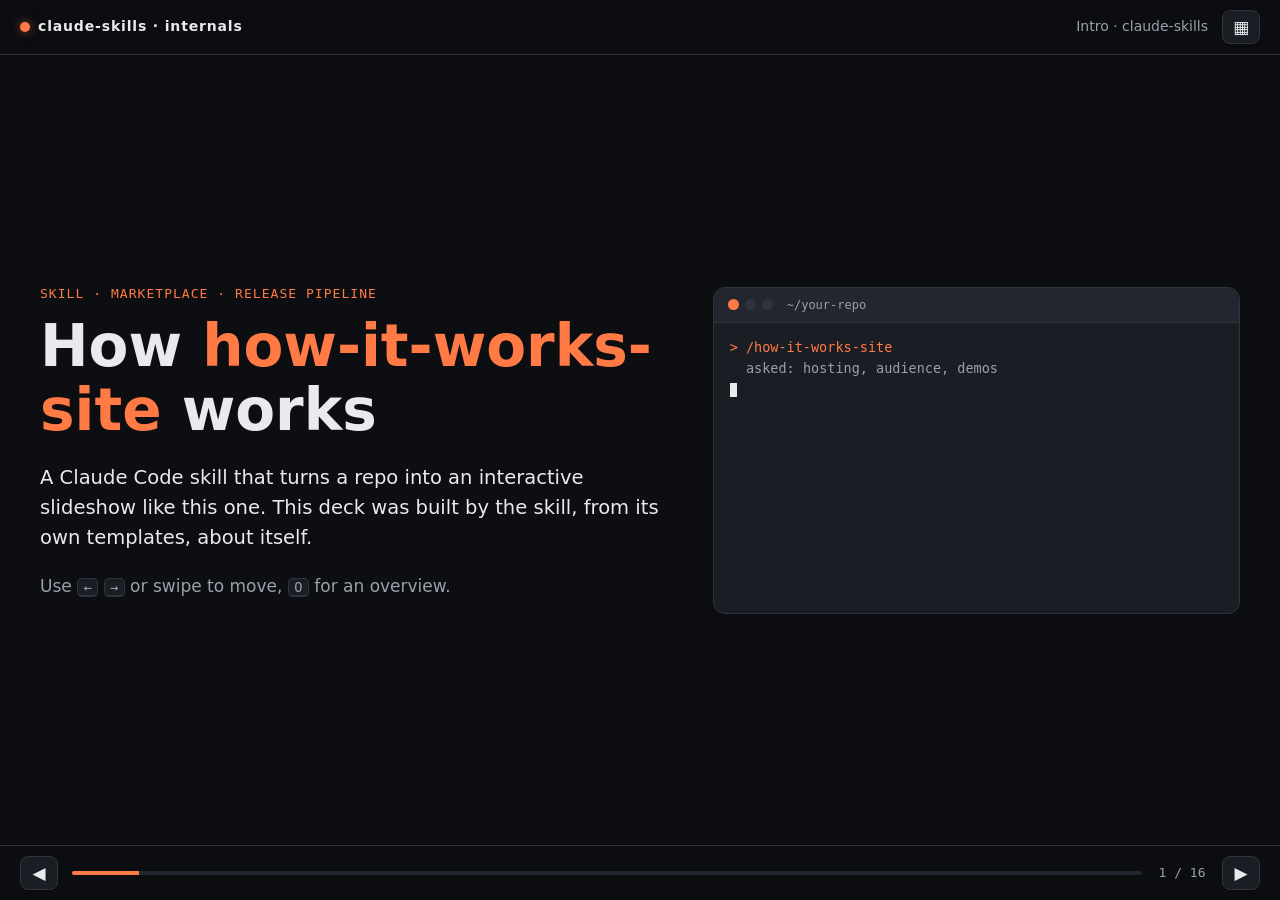
==== site/index.html @ b7d4b6e6 "docs: add interactive how-it-works site and Pages workflow 16-slide explainer of the how-it-works-si" ====
<!doctype html>
<html lang="en">
<head>
<meta charset="utf-8">
<meta name="viewport" content="width=device-width, initial-scale=1">
<title>claude-skills Internals</title>
<meta name="description" content="Interactive slideshow explaining how the how-it-works-site skill and the mveplus-skills plugin marketplace work.">
<link rel="stylesheet" href="deck.css">
<link rel="stylesheet" href="app.css">
</head>
<body data-deck-title="claude-skills Internals">

<header class="topbar">
  <a class="brand" href="#/title"><span class="brand-dot"></span>claude-skills · internals</a>
  <span class="chapter" id="chapter"></span>
  <button class="icon-btn" id="btn-overview" title="All slides (O)" aria-label="All slides">▦</button>
</header>

<main id="deck">

<!-- ============================ Intro ============================ -->
<section class="slide" id="title" data-chapter="Intro" data-title="claude-skills">
  <div class="hero">
    <div>
      <p class="kicker">Skill · Marketplace · Release pipeline</p>
      <h1>How <span class="accent">how-it-works-site</span> works</h1>
      <p class="lead">A Claude Code skill that turns a repo into an interactive slideshow like this one. This deck was built by the skill, from its own templates, about itself.</p>
      <p class="muted">Use <kbd>←</kbd> <kbd>→</kbd> or swipe to move, <kbd>O</kbd> for an overview.</p>
    </div>
    <div class="card term" aria-label="Files the skill creates">
      <div class="term-bar"><i></i><i></i><i></i><span>~/your-repo</span></div>
      <pre class="term-body" id="term"></pre>
    </div>
  </div>
</section>

<section class="slide" id="idea" data-chapter="Intro" data-title="The idea">
  <h2>The idea</h2>
  <div class="cols">
    <div>
      <p class="lead">A README tells you what a project does. It rarely shows <em>why</em> it is built that way, and it drifts away from the code over time.</p>
      <ul class="points">
        <li><b>Why first, code last.</b> Each deck starts with the problem, then the architecture, then one slide per component, with short real code excerpts.</li>
        <li><b>Demos run the real logic.</b> Simulations port the project's own functions (thresholds, ordering, integer maths), so playing with them teaches how the code behaves.</li>
        <li><b>The code wins.</b> Every number on a slide comes from the source. Where the docs say something else, the skill reports it instead of hiding it.</li>
        <li><b>Nothing to install.</b> Plain HTML, CSS and JS, no CDN, no build. It works offline and on any static host.</li>
      </ul>
    </div>
    <div class="card">
      <h3>README vs. how-it-works deck</h3>
      <table class="tbl">
        <tr><th></th><th>README</th><th>Deck</th></tr>
        <tr><td>Shows behaviour</td><td>Describes it</td><td>Runs it</td></tr>
        <tr><td>Explains design</td><td>Sometimes</td><td>On every slide</td></tr>
        <tr><td>Source of facts</td><td>Author's memory</td><td>The code</td></tr>
        <tr><td>Navigation</td><td>Scroll</td><td>Chapters, URL per slide</td></tr>
      </table>
      <p class="muted small">Reference deck: <a href="https://mveplus.github.io/onair-led-sign-firmware/">onair-led-sign-firmware</a>, 19 slides, 4 simulations.</p>
    </div>
  </div>
</section>

<section class="slide" id="output" data-chapter="Intro" data-title="What you get">
  <h2>What the skill adds to a repo</h2>
  <p class="sub">Click a file to see what it does.</p>
  <div class="cols wide-left">
    <svg viewBox="0 0 900 420" role="img" aria-label="Files added to the repository">
      <path class="edge" d="M450 92 L170 180"/>
      <path class="edge" d="M450 92 L450 180"/>
      <path class="edge" d="M450 92 L730 180"/>
      <path class="edge" d="M170 260 L170 320"/>
      <path class="edge" d="M450 260 L450 320"/>
      <g class="node pick" data-file="index"><rect x="330" y="20" width="240" height="72" rx="10"/><text x="450" y="52">site/index.html</text><text class="small" x="450" y="74">slides + page chrome</text></g>
      <g class="node pick" data-file="css"><rect x="50" y="180" width="240" height="80" rx="10"/><text x="170" y="214">site/deck.css</text><text class="small" x="170" y="238">theme tokens, layout</text></g>
      <g class="node pick" data-file="deck"><rect x="330" y="180" width="240" height="80" rx="10"/><text x="450" y="214">site/deck.js</text><text class="small" x="450" y="238">generic engine</text></g>
      <g class="node pick" data-file="app"><rect x="610" y="180" width="240" height="80" rx="10"/><text x="730" y="214">site/app.js</text><text class="small" x="730" y="238">this project's demos</text></g>
      <g class="node pick" data-file="img"><rect x="50" y="320" width="240" height="72" rx="10"/><text x="170" y="352">site/img/</text><text class="small" x="170" y="374">resized, EXIF stripped</text></g>
      <g class="node pick" data-file="ci"><rect x="330" y="320" width="240" height="72" rx="10"/><text x="450" y="352">pages workflow</text><text class="small" x="450" y="374">GitHub and/or GitLab</text></g>
      <g class="node pick" data-file="readme"><rect x="610" y="320" width="240" height="72" rx="10"/><text x="730" y="352">README.md</text><text class="small" x="730" y="374">+ link paragraph</text></g>
    </svg>
    <div class="card">
      <h3 id="file-name">Pick a file</h3>
      <p id="file-info" class="muted">Each box is something the skill writes. Only <code>app.js</code> and the slides are specific to your project; the rest is copied from the skill's templates.</p>
      <pre class="code" id="file-code"></pre>
    </div>
  </div>
</section>

<!-- ============================ The skill ============================ -->
<section class="slide" id="wiring" data-chapter="The skill" data-title="How a skill is wired">
  <h2>How a skill is wired</h2>
  <p class="sub">Three JSON/Markdown files take Claude Code from "add this marketplace" to "run this process". Click one.</p>
  <div class="cols wide-left">
    <svg viewBox="0 0 900 400" role="img" aria-label="Marketplace, plugin and skill files">
      <path class="edge" id="w-e1" d="M290 90 L330 90 Q350 90 350 110 L350 180 Q350 200 370 200 L410 200"/>
      <path class="edge" id="w-e2" d="M650 200 L690 200 Q710 200 710 220 L710 290 Q710 310 690 310 L650 310"/>
      <g class="node pick" data-w="market"><rect x="30" y="50" width="260" height="80" rx="10"/><text x="160" y="84">marketplace.json</text><text class="small" x="160" y="108">.claude-plugin/</text></g>
      <g class="node pick" data-w="plugin"><rect x="410" y="160" width="240" height="80" rx="10"/><text x="530" y="194">plugin.json</text><text class="small" x="530" y="218">how-it-works-site/.claude-plugin/</text></g>
      <g class="node pick" data-w="skill"><rect x="410" y="270" width="240" height="80" rx="10"/><text x="530" y="304">SKILL.md</text><text class="small" x="530" y="328">skills/how-it-works-site/</text></g>
      <g class="node pick" data-w="templates"><rect x="30" y="270" width="260" height="80" rx="10"/><text x="160" y="304">templates/</text><text class="small" x="160" y="328">copied into your site/</text></g>
      <path class="edge" id="w-e3" d="M410 310 L290 310"/>
    </svg>
    <div class="card">
      <h3 id="w-name">Pick a file</h3>
      <p id="w-info" class="muted">The marketplace lists plugins, a plugin bundles skills, and a skill is a Markdown file whose frontmatter decides <em>when</em> it runs and whose body says <em>what</em> to do.</p>
      <pre class="code" id="w-code"></pre>
    </div>
  </div>
</section>

<section class="slide" id="process" data-chapter="The skill" data-title="The 7-step process">
  <h2>What Claude does when the skill runs</h2>
  <p class="sub">The seven steps in <code>SKILL.md</code>, in order. Step through to see what each one produces.</p>
  <div class="cols">
    <div class="card">
      <ol class="steps" id="proc-steps">
        <li><b>Ask</b> before building, in one question round.</li>
        <li><b>Read the code</b> properly.</li>
        <li><b>Outline</b> 12–20 slides in chapters.</li>
        <li><b>Build</b> from the templates.</li>
        <li><b>Wire up publishing.</b></li>
        <li><b>Verify</b> in a real browser.</li>
        <li><b>Hand off</b>, and ask before committing.</li>
      </ol>
      <div class="row"><button class="btn" id="proc-prev">◀ Back</button><button class="btn primary" id="proc-next">Next ▶</button></div>
    </div>
    <div class="card">
      <h3 id="proc-title"></h3>
      <p id="proc-why"></p>
      <p class="label">Produces</p>
      <div class="info-box" id="proc-out"></div>
    </div>
  </div>
</section>

<section class="slide" id="truth" data-chapter="The skill" data-title="Code over docs">
  <h2>The code is the source of truth</h2>
  <div class="cols">
    <div>
      <p class="lead">Step 2 of the skill: get every timeout, threshold, default and endpoint <b>from the code</b>, not the README. Keep a list of the places where they disagree.</p>
      <ul class="points">
        <li><b>Why:</b> an explainer that repeats a stale README spreads the mistake to more readers, who now trust it more because it looks polished.</li>
        <li><b>Never fix quietly.</b> The slides show what the code actually does, and the list goes to the maintainer, who decides whether the code or the docs is wrong.</li>
        <li><b>Dead ends count too:</b> a CI job whose consumer doesn't exist, a flag nothing reads.</li>
      </ul>
    </div>
    <div class="card">
      <h3>Found while building this deck</h3>
      <ul class="finds">
        <li><code>SKILL.md</code>'s template table lists five files, but <code>templates/</code> also holds <code>app.js</code>, the starter for the project's demos.</li>
        <li>The Pages template pins <code>actions/checkout@v4.2.2</code>, while this repo's own <code>ci.yml</code> was just moved to <code>checkout@v5</code> for Node 24.</li>
        <li><code>ci.yml</code>'s comment says the zip goes under <i>Settings → Skills</i>; the release notes it writes say <i>Settings → Capabilities → Skills</i>.</li>
      </ul>
      <p class="muted small">Reported, not "fixed" on the slides.</p>
    </div>
  </div>
</section>

<section class="slide" id="real-sims" data-chapter="The skill" data-title="Real simulations">
  <h2>A simulation that only looks right is a bug</h2>
  <div class="cols">
    <div>
      <p class="lead">Demos port the project's own function and name it on the slide, so the reader can go and find it.</p>
      <ul class="points">
        <li><b>Same maths.</b> Integer division stays integer, thresholds keep their exact values, branches keep their order.</li>
        <li><b>Same edge cases.</b> If the firmware ignores a button press during boot, the simulation does too.</li>
        <li><b>In this deck:</b> the version-check demo is a line-for-line port of <code>scripts/check-versions.py</code>, and the tag parser reproduces the shell expansions in <code>ci.yml</code>.</li>
      </ul>
    </div>
    <div class="card">
      <h3>Ported, not imitated</h3>
<pre class="code"><span class="c"># scripts/check-versions.py</span>
if entry.get("version") != manifest.get("version"):
    errors.append(f"{name}: marketplace.json has "
                  f"{entry.get('version')!r}, plugin.json "
                  f"has {manifest.get('version')!r}")</pre>
<pre class="code"><span class="c">// site/app.js</span>
if (entry.version !== manifest.version)
  errors.push(`${name}: marketplace.json has ` +
    `${pyRepr(entry.version)}, plugin.json ` +
    `has ${pyRepr(manifest.version)}`);</pre>
    </div>
  </div>
</section>

<!-- ============================ Deck engine ============================ -->
<section class="slide" id="engine" data-chapter="Deck engine" data-title="deck.js">
  <h2>The engine: <code>deck.js</code></h2>
  <div class="cols">
    <div>
      <p class="lead">125 lines, no dependencies, shared by every generated site. Project code never edits it; it calls the small <code>window.Deck</code> API from <code>app.js</code>.</p>
      <ul class="points">
        <li><b>One URL per slide.</b> <code>#/slide-id</code> via <code>history.replaceState</code>, so links to a slide work and Back leaves the deck instead of stepping through it.</li>
        <li><b>Keyboard and touch.</b> Arrows, Space, PageUp/Down, Home/End, <kbd>O</kbd> overview, <kbd>Esc</kbd>. Inputs keep their own arrow keys; swipes starting on a control are ignored.</li>
        <li><b>Animate only what is visible.</b> One <code>requestAnimationFrame</code> loop calls only the hooks of the active slide.</li>
      </ul>
    </div>
    <div class="card">
      <h3>Try it: <code>Deck.onFrame</code></h3>
      <p class="muted small">This counter is registered with <code>Deck.onFrame('engine', …)</code>. Leave the slide and come back: it stopped while you were away.</p>
      <div class="big-num" id="frame-count">0</div>
      <p class="center muted small">frames run on this slide · current hash <code id="cur-hash"></code></p>
<pre class="code"><span class="c">// deck.js</span>
function frame(now) {
  const s = slides[cur];
  if (s) (frames[s.id] || []).forEach(fn => fn(now));
  requestAnimationFrame(frame);
}</pre>
    </div>
  </div>
</section>

<section class="slide" id="theme" data-chapter="Deck engine" data-title="Theme and offline">
  <h2>One accent, no external requests</h2>
  <div class="cols">
    <div>
      <p class="lead"><code>deck.css</code> defines the colours as CSS variables. A project re-tints the whole deck by changing <code>--accent</code>.</p>
      <ul class="points">
        <li><b>Dark by default.</b> Diagrams are inline SVG drawn with the same tokens, so they re-tint too.</li>
        <li><b>No CDNs, no web fonts.</b> System font stacks only. The site loads behind a corporate proxy, on a locked-down Pages host, or from a laptop with no network.</li>
        <li><b>Phone-friendly.</b> Below 860 px the columns stack; below 480 px the grids go single-column.</li>
      </ul>
    </div>
    <div class="card">
      <h3>Re-tint this deck</h3>
      <div class="row" id="tints">
        <button class="chip swatch" data-c="#ff7a45" style="--sw:#ff7a45">this deck</button>
        <button class="chip swatch" data-c="#ff3b3b" style="--sw:#ff3b3b">template red</button>
        <button class="chip swatch" data-c="#47d18c" style="--sw:#47d18c">green</button>
        <button class="chip swatch" data-c="#5aa9ff" style="--sw:#5aa9ff">blue</button>
        <button class="chip swatch" data-c="#c58cff" style="--sw:#c58cff">violet</button>
      </div>
      <pre class="code" id="tint-code"></pre>
    </div>
  </div>
</section>

<section class="slide" id="images" data-chapter="Deck engine" data-title="Images and privacy">
  <h2>Photos carry where they were taken</h2>
  <div class="cols">
    <div>
      <p class="lead">Phone photos usually contain GPS coordinates in their EXIF data. Once pushed, they are in git history for good.</p>
      <ul class="points">
        <li><b>Copies are cleaned.</b> Images go to <code>site/img/</code> resized and with metadata removed.</li>
        <li><b>Originals are checked.</b> The skill looks for GPS tags in the repo's own images and warns you if it finds any.</li>
        <li><b>Your call.</b> Removing a file from history needs a history rewrite and a force-push, so the skill only reports it.</li>
      </ul>
    </div>
    <div class="card">
      <h3>The commands it uses</h3>
<pre class="code"><span class="c"># copy for the site: rotate, strip metadata, resize</span>
magick in.jpg -auto-orient -strip \
  -resize 1200x -quality 80 site/img/out.jpg

<span class="c"># check an original for a location</span>
identify -format '%[EXIF:GPSLatitude]' in.jpg
exiftool -gps:all in.jpg</pre>
    </div>
  </div>
</section>

<section class="slide" id="pages" data-chapter="Deck engine" data-title="Publishing">
  <h2>Publishing: static files, no build</h2>
  <div class="cols">
    <div>
      <p class="lead">The workflow uploads <code>site/</code> as it is. It runs when <code>site/**</code> or the workflow changes on <code>main</code>.</p>
      <ul class="points">
        <li><b>GitHub:</b> enable Pages once with source = GitHub Actions. It only deploys from the default branch.</li>
        <li><b>GitLab:</b> a <code>pages</code> job is <em>merged</em> into the existing <code>.gitlab-ci.yml</code>, never overwriting it. Pages turns on by itself.</li>
        <li><b>README link.</b> A short paragraph points readers to the deck.</li>
      </ul>
<pre class="code"><span class="c"># one-time, GitHub</span>
gh api -X POST repos/OWNER/REPO/pages -f build_type=workflow</pre>
    </div>
    <div class="card">
      <h3><code>.github/workflows/pages.yml</code></h3>
<pre class="code">on:
  push:
    branches: [main]
    paths: ["site/**", ".github/workflows/pages.yml"]
permissions:
  pages: write
  id-token: write
steps:
  - uses: actions/checkout@v4.2.2
  - uses: actions/configure-pages@v5.0.0
  - uses: actions/upload-pages-artifact@v3.0.1
    with: { path: site }
  - uses: actions/deploy-pages@v4.0.5</pre>
    </div>
  </div>
</section>

<!-- ============================ Releasing ============================ -->
<section class="slide" id="release" data-chapter="Releasing" data-title="Release pipeline">
  <h2>From <code>release.sh</code> to a GitHub Release</h2>
  <div class="cols wide-left">
    <svg viewBox="0 0 900 430" role="img" aria-label="Release pipeline">
      <path id="r-e1" class="edge" d="M230 80 L330 80"/>
      <path id="r-e2" class="edge" d="M570 80 L670 80"/>
      <path id="r-e3" class="edge" d="M450 120 L450 200"/>
      <path id="r-e4" class="edge" d="M570 240 L660 240"/>
      <path id="r-e5" class="edge" d="M770 280 L770 340"/>
      <path id="r-e6" class="edge" d="M660 380 L570 380"/>
      <g class="node" id="r-dev"><rect x="20" y="40" width="210" height="80" rx="10"/><text x="125" y="74">release.sh</text><text class="small" x="125" y="98">your machine</text></g>
      <g class="node" id="r-git"><rect x="330" y="40" width="240" height="80" rx="10"/><text x="450" y="74">GitHub repo</text><text class="small" x="450" y="98">main + tag</text></g>
      <g class="node" id="r-cli"><rect x="670" y="40" width="210" height="80" rx="10"/><text x="775" y="74">claude plugin tag</text><text class="small" x="775" y="98">P--vX.Y.Z</text></g>
      <g class="node" id="r-val"><rect x="330" y="200" width="240" height="80" rx="10"/><text x="450" y="234">CI: validate</text><text class="small" x="450" y="258">every push and PR</text></g>
      <g class="node" id="r-rel"><rect x="660" y="200" width="220" height="80" rx="10"/><text x="770" y="234">CI: release</text><text class="small" x="770" y="258">tags only</text></g>
      <g class="node" id="r-out"><rect x="660" y="340" width="220" height="80" rx="10"/><text x="770" y="374">GitHub Release</text><text class="small" x="770" y="398">P-X.Y.Z.zip + notes</text></g>
      <g class="node" id="r-user"><rect x="330" y="340" width="240" height="80" rx="10"/><text x="450" y="374">Users</text><text class="small" x="450" y="398">/plugin install · claude.ai</text></g>
    </svg>
    <div class="card">
      <ol class="steps" id="rel-steps">
        <li><code>release.sh P X.Y.Z</code> refuses unless the version is <code>X.Y.Z</code>, the plugin exists, you're on <code>main</code> with a clean tree; then <code>git pull --ff-only</code>.</li>
        <li>Writes the version into <code>plugin.json</code> <em>and</em> the plugin's <code>marketplace.json</code> entry.</li>
        <li>Runs <code>check-versions.py P X.Y.Z</code> and <code>claude plugin validate</code> locally.</li>
        <li>Commits <code>release: P vX.Y.Z</code> and pushes <code>main</code>.</li>
        <li><code>claude plugin tag</code> creates and pushes the <code>P--vX.Y.Z</code> tag.</li>
        <li>The tag push starts CI: install Claude Code 2.1.302, validate every manifest, check versions, check the tag.</li>
        <li><code>release</code> job (needs <code>validate</code>): zip <code>P/skills/P</code>, write notes from commits touching <code>P/</code> since its previous tag.</li>
        <li><code>gh release create --verify-tag</code>. Users update through the marketplace, or upload the zip to claude.ai.</li>
      </ol>
      <div class="row"><button class="btn" id="rel-prev">◀ Back</button><button class="btn primary" id="rel-next">Next ▶</button></div>
    </div>
  </div>
</section>

<section class="slide" id="tags" data-chapter="Releasing" data-title="Tag parser">
  <h2>How CI reads a tag</h2>
  <p class="sub">The workflow triggers on tags matching <code>*--v*</code>, then splits them with two shell expansions. Type a tag.</p>
  <div class="cols">
    <div class="card">
      <label class="field">Tag
        <input id="tag-in" value="how-it-works-site--v1.0.0" spellcheck="false" autocomplete="off">
      </label>
      <div class="row" id="tag-presets">
        <button class="chip" data-t="how-it-works-site--v1.0.0">matching</button>
        <button class="chip" data-t="how-it-works-site--v1.1.0">wrong version</button>
        <button class="chip" data-t="v1.0.0">plain v1.0.0</button>
        <button class="chip" data-t="daily-retro--v0.1.0">unknown plugin</button>
        <button class="chip" data-t="a--v1--v2">two --v</button>
      </div>
<pre class="code"><span class="c"># .github/workflows/ci.yml</span>
TAG="${GITHUB_REF#refs/tags/}"
python3 scripts/check-versions.py "${TAG%--v*}" "${TAG##*--v}"</pre>
    </div>
    <div class="card">
      <table class="tbl" id="tag-out">
        <tr><th>Triggers CI?</th><td id="t-trig"></td></tr>
        <tr><th><code>${TAG%--v*}</code> → plugin</th><td id="t-plugin"></td></tr>
        <tr><th><code>${TAG##*--v}</code> → version</th><td id="t-ver"></td></tr>
        <tr><th>Release zip</th><td id="t-zip"></td></tr>
      </table>
      <p class="label">check-versions.py says</p>
      <pre class="code out" id="t-check"></pre>
      <p class="muted small">Checked against the manifests on the next slide. <code>%</code> drops the shortest matching suffix and <code>##</code> the longest matching prefix, so both split at the <em>last</em> <code>--v</code>.</p>
    </div>
  </div>
</section>

<section class="slide" id="versions" data-chapter="Releasing" data-title="Version check">
  <h2>Two files, one version</h2>
  <p class="sub">The version lives in both <code>plugin.json</code> and <code>marketplace.json</code>. <code>check-versions.py</code> runs on every push and fails CI if they disagree. Edit the fields.</p>
  <div class="cols">
    <div class="card">
      <div class="two">
        <div>
          <h3>marketplace.json entry</h3>
          <label class="field">name<input id="v-mname" value="how-it-works-site" spellcheck="false"></label>
          <label class="field">version<input id="v-mver" value="1.0.0" spellcheck="false"></label>
        </div>
        <div>
          <h3>plugin.json</h3>
          <label class="field">name<input id="v-pname" value="how-it-works-site" spellcheck="false"></label>
          <label class="field">version<input id="v-pver" value="1.0.0" spellcheck="false"></label>
        </div>
      </div>
      <label class="field">Tag arguments (optional, as the tag job passes them)
        <input id="v-args" value="" placeholder="how-it-works-site 1.0.0" spellcheck="false">
      </label>
      <p class="muted small">An empty version field means the key is missing, which Python reports as <code>None</code>.</p>
    </div>
    <div class="card">
      <h3>CI log</h3>
      <pre class="code out" id="v-out"></pre>
      <p class="label">Exit status</p>
      <div class="info-box" id="v-exit"></div>
    </div>
  </div>
</section>

<section class="slide" id="install" data-chapter="Releasing" data-title="Installing">
  <h2>Two ways to install</h2>
  <div class="cols">
    <div class="card">
      <h3>Claude Code: the marketplace</h3>
      <p>The repo itself is the marketplace. Claude Code reads <code>.claude-plugin/marketplace.json</code> from GitHub and installs plugins from the folders it lists.</p>
<pre class="code">/plugin marketplace add mveplus/claude-skills</pre>
<pre class="code">/plugin install how-it-works-site@mveplus-skills</pre>
      <p class="muted small">Update later with <code>/plugin marketplace update mveplus-skills</code>.</p>
    </div>
    <div class="card">
      <h3>claude.ai: the release zip</h3>
      <p>The release job zips only the skill folder, so the archive has <code>how-it-works-site/SKILL.md</code> at its root, the shape claude.ai expects.</p>
<pre class="code"><span class="c"># ci.yml, release job</span>
(cd "$PLUGIN/skills" &amp;&amp; zip -qr \
  "$GITHUB_WORKSPACE/$PLUGIN-$VERSION.zip" "$PLUGIN")</pre>
      <p class="muted small">Upload it under Settings → Capabilities → Skills.</p>
    </div>
  </div>
</section>

<!-- ============================ Wrap-up ============================ -->
<section class="slide" id="principles" data-chapter="Wrap-up" data-title="Design principles">
  <h2>The ideas behind it</h2>
  <div class="grid4">
    <div class="tile"><b>Code over docs</b><p>Facts come from the source; mismatches are reported, not smoothed over.</p></div>
    <div class="tile"><b>Real simulations</b><p>Demos port the project's functions and name them on the slide.</p></div>
    <div class="tile"><b>Zero dependencies</b><p>Static files, system fonts, inline SVG. Works offline and anywhere.</p></div>
    <div class="tile"><b>Ask, then act</b><p>Questions before building; confirmation before committing or pushing.</p></div>
    <div class="tile"><b>Generic engine</b><p><code>deck.js</code> never changes per project; <code>app.js</code> holds the specifics.</p></div>
    <div class="tile"><b>Privacy by default</b><p>Images stripped of metadata; GPS in originals is flagged.</p></div>
    <div class="tile"><b>One version, two files</b><p><code>release.sh</code> writes both; CI refuses to ship if they drift.</p></div>
    <div class="tile"><b>Tag = release</b><p>Pushing <code>P--vX.Y.Z</code> is the only way a release gets published.</p></div>
  </div>
  <p class="row links">
    <a class="btn" href="https://github.com/mveplus/claude-skills">Repository</a>
    <a class="btn" href="https://github.com/mveplus/claude-skills/blob/main/how-it-works-site/skills/how-it-works-site/SKILL.md">SKILL.md</a>
    <a class="btn" href="https://github.com/mveplus/claude-skills/releases">Releases</a>
    <a class="btn" href="https://mveplus.github.io/onair-led-sign-firmware/">Reference deck</a>
  </p>
</section>

</main>

<nav class="bottombar" aria-label="Slide navigation">
  <button class="icon-btn" id="btn-prev" aria-label="Previous slide">◀</button>
  <div class="progress"><div id="progress-fill"></div></div>
  <span class="counter" id="counter"></span>
  <button class="icon-btn" id="btn-next" aria-label="Next slide">▶</button>
</nav>

<div class="overview" id="overview" hidden>
  <div class="overview-inner">
    <div class="overview-head"><h2>All slides</h2><button class="icon-btn" id="btn-close-ov" aria-label="Close">✕</button></div>
    <ol id="overview-list"></ol>
  </div>
</div>

<script src="deck.js"></script>
<script src="app.js"></script>
</body>
</html>
---- site/deck.css ----
/* deck.css — base theme for how-it-works sites. Re-tint with --accent. */
:root {
  --bg: #0d0e11;
  --bg-2: #14161b;
  --panel: #1a1d23;
  --panel-2: #22262e;
  --line: #2e333d;
  --text: #e9eaee;
  --muted: #9aa0ab;
  --accent: #ff3b3b;
  --accent-soft: rgba(255, 59, 59, .15);
  --accent-glow: rgba(255, 59, 59, .55);
  --warn: #ffb547;
  --ok: #47d18c;
  --info: #5aa9ff;
  --code-bg: #101216;
  --radius: 12px;
  --mono: ui-monospace, "SF Mono", "JetBrains Mono", Menlo, Consolas, monospace;
  --sans: system-ui, -apple-system, "Segoe UI", Roboto, "Helvetica Neue", Arial, sans-serif;
  color-scheme: dark;
}

* { box-sizing: border-box; }
html, body { margin: 0; height: 100%; }
body { background: var(--bg); color: var(--text); font: 17px/1.55 var(--sans); overflow: hidden; }
a { color: var(--info); }
code { font-family: var(--mono); font-size: .88em; background: var(--panel-2); padding: .1em .35em; border-radius: 5px; }
kbd { font-family: var(--mono); font-size: .8em; border: 1px solid var(--line); border-bottom-width: 2px; border-radius: 5px; padding: 0 .4em; background: var(--panel); }
button { font: inherit; color: inherit; cursor: pointer; }

/* ---------- chrome ---------- */
.topbar, .bottombar {
  position: fixed; left: 0; right: 0; z-index: 10;
  display: flex; align-items: center; gap: 14px; padding: 10px 20px;
  background: rgba(13, 14, 17, .85); backdrop-filter: blur(8px);
}
.topbar { top: 0; border-bottom: 1px solid var(--line); }
.bottombar { bottom: 0; border-top: 1px solid var(--line); }
.brand { display: flex; align-items: center; gap: 8px; color: var(--text); text-decoration: none; font-weight: 700; letter-spacing: .06em; font-size: 14px; }
.brand-dot { width: 10px; height: 10px; border-radius: 50%; background: var(--accent); box-shadow: 0 0 10px var(--accent-glow); }
.chapter { flex: 1; color: var(--muted); font-size: 14px; text-align: right; }
.icon-btn { background: var(--panel); border: 1px solid var(--line); border-radius: 8px; width: 38px; height: 34px; display: grid; place-items: center; }
.icon-btn:hover { border-color: var(--muted); }
.progress { flex: 1; height: 4px; background: var(--panel-2); border-radius: 4px; overflow: hidden; }
#progress-fill { height: 100%; width: 0; background: var(--accent); transition: width .3s; }
.counter { font-family: var(--mono); font-size: 13px; color: var(--muted); min-width: 52px; text-align: center; }

/* ---------- slides ---------- */
#deck { position: fixed; inset: 55px 0 55px 0; }
.slide {
  position: absolute; inset: 0; overflow-y: auto;
  padding: 28px max(16px, calc((100vw - 1200px) / 2));
  opacity: 0; visibility: hidden; transform: translateX(30px);
  transition: opacity .35s, transform .35s, visibility .35s;
}
.slide.active { opacity: 1; visibility: visible; transform: none; }
.slide.before { transform: translateX(-30px); }
h1 { font-size: clamp(34px, 5vw, 58px); line-height: 1.1; margin: .2em 0 .3em; }
h2 { font-size: clamp(24px, 3vw, 36px); margin: 0 0 .3em; }
h3 { margin: 0 0 .5em; font-size: 18px; }
.sub { color: var(--muted); margin: 0 0 18px; }
.lead { font-size: 1.15em; }
.kicker { color: var(--accent); font-family: var(--mono); font-size: 13px; letter-spacing: .08em; text-transform: uppercase; margin: 0; }
.muted { color: var(--muted); }
.note { border-left: 3px solid var(--warn); background: rgba(255, 181, 71, .08); padding: 8px 12px; border-radius: 0 8px 8px 0; font-size: 15px; }
.hero { display: grid; grid-template-columns: 1.2fr 1fr; gap: 40px; align-items: center; min-height: 100%; }

.cols { display: grid; grid-template-columns: 1fr 1fr; gap: 28px; align-items: start; }
.cols.wide-left { grid-template-columns: 1.4fr 1fr; }
.cols.wide-right { grid-template-columns: 1fr 1.6fr; }
.card { background: var(--panel); border: 1px solid var(--line); border-radius: var(--radius); padding: 18px 20px; }
.points { padding-left: 1.1em; margin: 0; }
.points li { margin-bottom: .7em; }
.row { display: flex; gap: 8px; align-items: center; margin-top: 12px; flex-wrap: wrap; }
.info-box { background: var(--bg-2); border: 1px solid var(--line); border-radius: 8px; padding: 10px 14px; min-height: 3em; font-size: 15px; }
.grid4 { display: grid; grid-template-columns: repeat(4, 1fr); gap: 14px; }
.tile { background: var(--panel); border: 1px solid var(--line); border-top: 3px solid var(--accent); border-radius: var(--radius); padding: 14px 16px; }
.tile p { color: var(--muted); font-size: 14.5px; margin: .4em 0 0; }

.btn { background: var(--panel-2); border: 1px solid var(--line); border-radius: 8px; padding: 7px 14px; }
.btn:hover { border-color: var(--muted); }
.btn.primary { background: var(--accent); border-color: var(--accent); color: #fff; font-weight: 600; }
.btn:disabled { opacity: .4; cursor: default; }
.chip { background: var(--panel); border: 1px solid var(--line); border-radius: 999px; padding: 6px 14px; font-size: 14px; }
.chip.active { border-color: var(--accent); color: #fff; background: var(--accent-soft); }
.seg { display: flex; border: 1px solid var(--line); border-radius: 10px; overflow: hidden; margin-bottom: 14px; }
.seg button { flex: 1; background: var(--panel-2); border: 0; padding: 8px; border-right: 1px solid var(--line); }
.seg button:last-child { border-right: 0; }
.seg button.active { background: var(--accent); color: #fff; font-weight: 600; }
.slider { display: block; font: 14px var(--mono); color: var(--muted); margin-bottom: 8px; }
.slider output { float: right; color: var(--text); }
.slider input { width: 100%; accent-color: var(--accent); }
.field { display: block; font-size: 14px; color: var(--muted); margin-bottom: 10px; }
.field select, .field input { display: block; width: 100%; margin-top: 4px; background: var(--code-bg); color: var(--text); border: 1px solid var(--line); border-radius: 8px; padding: 8px 10px; font: 14px var(--mono); }

pre.code {
  background: var(--code-bg); border: 1px solid var(--line); border-radius: 10px;
  padding: 12px 14px; margin: 10px 0; overflow-x: auto; font: 13.5px/1.5 var(--mono); white-space: pre;
}
pre.code .c { color: #6f7785; }
pre.code:empty { display: none; }

.steps { padding-left: 1.3em; margin: 0; }
.steps li { margin: 0 0 .55em; color: var(--muted); transition: color .2s; font-size: 15px; }
.steps li.cur { color: var(--text); }
.steps li.cur::marker { color: var(--warn); font-weight: 700; }
.tbl { width: 100%; border-collapse: collapse; font-size: 14px; }
.tbl th, .tbl td { text-align: left; padding: 6px 8px; border-bottom: 1px solid var(--line); }
.tbl th { color: var(--muted); font-weight: 500; }

/* SVG diagrams: give nodes class="node", edges class="edge" */
svg .node rect { fill: var(--panel); stroke: var(--line); stroke-width: 2; transition: stroke .3s, fill .3s; }
svg .node.hot rect { stroke: var(--warn); fill: #2a2418; }
svg .node text { fill: var(--text); text-anchor: middle; font: 600 16px var(--sans); }
svg .node text.small { fill: var(--muted); font-size: 12px; font-weight: 400; }
svg .edge { fill: none; stroke: var(--line); stroke-width: 3; transition: stroke .3s; }
svg .edge.hot { stroke: var(--warn); }

/* glow element driven by Deck.setLevel(el, 0..1) */
.glow { --level: 0; color: rgb(calc(70 + var(--level) * 185), calc(30 + var(--level) * 29), calc(30 + var(--level) * 29));
  text-shadow: 0 0 calc(var(--level) * 18px) var(--accent-glow); }

/* ---------- overview ---------- */
.overview { position: fixed; inset: 0; z-index: 20; background: rgba(8, 9, 11, .94); overflow-y: auto; }
.overview-inner { max-width: 1100px; margin: 0 auto; padding: 24px 16px; }
.overview-head { display: flex; justify-content: space-between; align-items: center; }
#overview-list { list-style: none; padding: 0; display: grid; grid-template-columns: repeat(auto-fill, minmax(220px, 1fr)); gap: 12px; }
#overview-list a { display: block; background: var(--panel); border: 1px solid var(--line); border-radius: 10px; padding: 14px; color: var(--text); text-decoration: none; height: 100%; }
#overview-list a:hover, #overview-list a.cur { border-color: var(--accent); }
#overview-list small { display: block; color: var(--muted); font-size: 12px; font-family: var(--mono); }

@media (max-width: 860px) {
  body { font-size: 16px; }
  .cols, .cols.wide-left, .cols.wide-right, .hero { grid-template-columns: 1fr; gap: 18px; }
  .hero { min-height: 0; }
  .grid4 { grid-template-columns: 1fr 1fr; }
  .chapter { display: none; }
  .topbar, .bottombar { padding: 8px 16px; }
}
@media (max-width: 480px) { .grid4 { grid-template-columns: 1fr; } }
@media (prefers-reduced-motion: reduce) { .slide { transition: none; } }
---- site/app.css ----
/* app.css — project-specific styles for the claude-skills deck. */
:root { --accent: #ff7a45; --accent-soft: rgba(255, 122, 69, .15); --accent-glow: rgba(255, 122, 69, .55); }
.accent { color: var(--accent); }
.small { font-size: 14px; }
.center { text-align: center; }
.label { color: var(--muted); font-size: 13px; text-transform: uppercase; letter-spacing: .06em; margin: 14px 0 6px; }

/* title terminal */
.term { padding: 0; overflow: hidden; }
.term-bar { display: flex; gap: 6px; align-items: center; padding: 10px 14px; background: var(--panel-2); border-bottom: 1px solid var(--line); }
.term-bar i { width: 11px; height: 11px; border-radius: 50%; background: var(--line); }
.term-bar i:first-child { background: var(--accent); }
.term-bar span { margin-left: 8px; font: 12px var(--mono); color: var(--muted); }
.term-body { margin: 0; padding: 14px 16px; min-height: 290px; font: 13.5px/1.6 var(--mono); white-space: pre-wrap; color: var(--text); }
.term-body .p { color: var(--accent); }
.term-body .ok { color: var(--ok); }
.term-body .dim { color: var(--muted); }
.cursor { display: inline-block; width: .55em; height: 1.1em; vertical-align: -.2em; background: var(--text); animation: blink 1s steps(1) infinite; }
@keyframes blink { 50% { opacity: 0; } }

/* clickable diagram nodes */
svg .node.pick { cursor: pointer; }
svg .node.pick:hover rect { stroke: var(--muted); }
svg .node.sel rect { stroke: var(--accent); fill: var(--accent-soft); }

.finds { padding-left: 1.1em; margin: 0; font-size: 15px; }
.finds li { margin-bottom: .6em; }
.big-num { font: 700 56px/1 var(--mono); text-align: center; color: var(--accent); margin: 14px 0 4px; }
.swatch::before { content: ""; display: inline-block; width: 10px; height: 10px; border-radius: 50%; background: var(--sw); margin-right: 6px; }
.two { display: grid; grid-template-columns: 1fr 1fr; gap: 14px; }
pre.code.out { min-height: 3.2em; white-space: pre-wrap; word-break: break-word; }
pre.code .err { color: var(--accent); }
pre.code .good { color: var(--ok); }
.yes { color: var(--ok); font-weight: 600; }
.no { color: var(--accent); font-weight: 600; }
#tag-out td { font-family: var(--mono); word-break: break-all; }
#tag-out th { width: 48%; }
.links { margin-top: 22px; }
/* let wide <pre> blocks scroll inside their column instead of widening the grid */
.cols > *, .hero > *, .two > * { min-width: 0; }
.btn { text-decoration: none; color: var(--text); }
@media (max-width: 480px) { .two { grid-template-columns: 1fr; } }
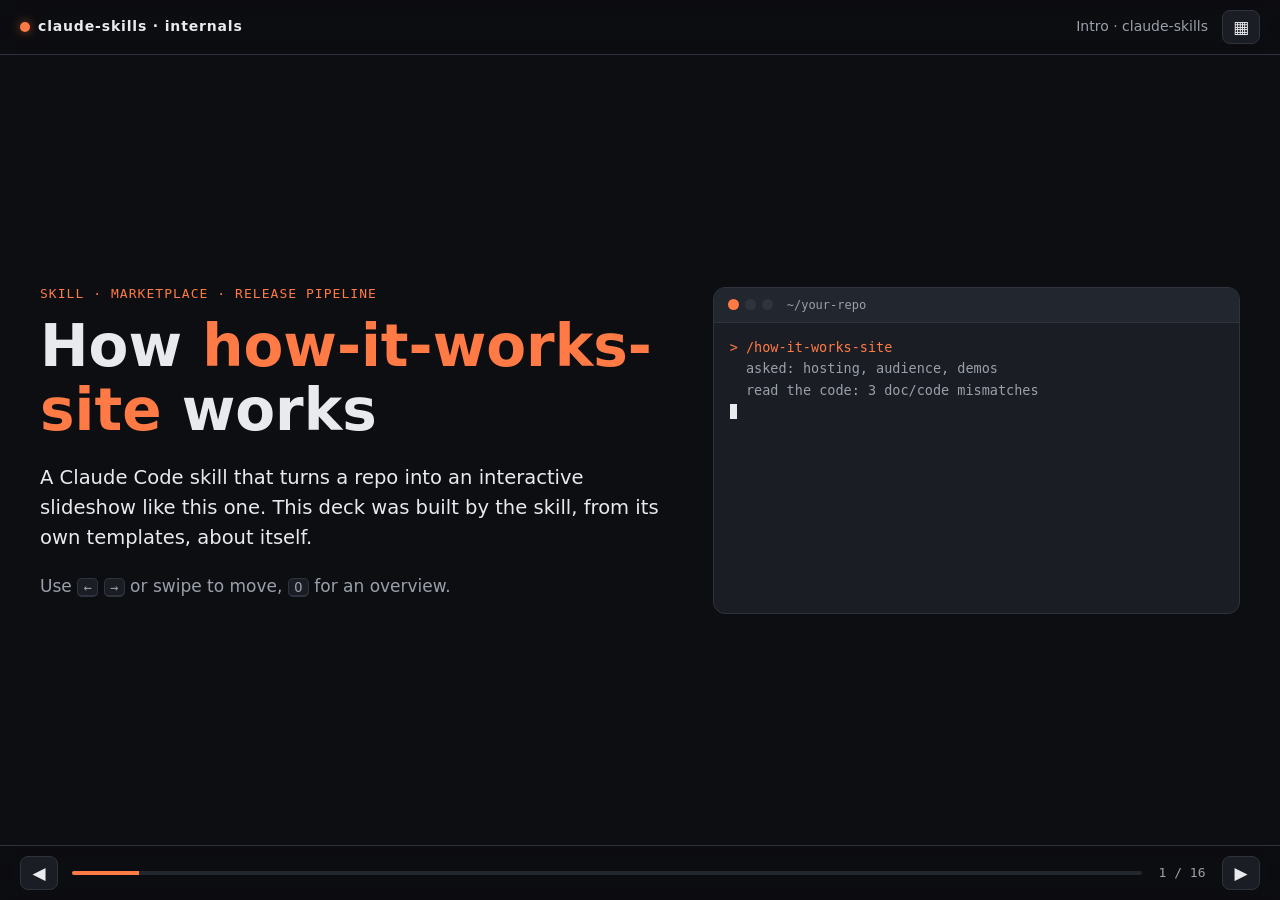
==== commit e50587fa: "docs(site): pick up template fixes and mark findings as fixed Co-Authored-By: Claude Opus 5.5 <norep" ====
--- a/site/index.html
+++ b/site/index.html
@@ -147,11 +147,12 @@
     <div class="card">
       <h3>Found while building this deck</h3>
       <ul class="finds">
-        <li><code>SKILL.md</code>'s template table lists five files, but <code>templates/</code> also holds <code>app.js</code>, the starter for the project's demos.</li>
-        <li>The Pages template pins <code>actions/checkout@v4.2.2</code>, while this repo's own <code>ci.yml</code> was just moved to <code>checkout@v5</code> for Node 24.</li>
-        <li><code>ci.yml</code>'s comment says the zip goes under <i>Settings → Skills</i>; the release notes it writes say <i>Settings → Capabilities → Skills</i>.</li>
-      </ul>
-      <p class="muted small">Reported, not "fixed" on the slides.</p>
+        <li><code>SKILL.md</code>'s template table listed five files, but <code>templates/</code> also held <code>app.js</code>, the starter for the project's demos.</li>
+        <li>The Pages template pinned <code>actions/checkout@v4.2.2</code> (Node 20), while this repo's own <code>ci.yml</code> had already moved to Node 24 actions.</li>
+        <li><code>ci.yml</code>'s comment said the zip goes under <i>Settings → Skills</i>; the release notes it writes said <i>Settings → Capabilities → Skills</i>.</li>
+        <li>Testing at phone width turned up a template bug: wide code blocks pushed grid columns past the screen edge.</li>
+      </ul>
+      <p class="muted small">All four were reported to the maintainer first, then fixed in the skill's 1.1.0 release.</p>
     </div>
   </div>
 </section>
@@ -282,11 +283,11 @@
   pages: write
   id-token: write
 steps:
-  - uses: actions/checkout@v4.2.2
-  - uses: actions/configure-pages@v5.0.0
-  - uses: actions/upload-pages-artifact@v3.0.1
+  - uses: actions/checkout@v7.0.1
+  - uses: actions/configure-pages@v6.0.0
+  - uses: actions/upload-pages-artifact@v5.0.0
     with: { path: site }
-  - uses: actions/deploy-pages@v4.0.5</pre>
+  - uses: actions/deploy-pages@v5.0.1</pre>
     </div>
   </div>
 </section>
--- a/site/deck.css
+++ b/site/deck.css
@@ -68,6 +68,8 @@
 .cols { display: grid; grid-template-columns: 1fr 1fr; gap: 28px; align-items: start; }
 .cols.wide-left { grid-template-columns: 1.4fr 1fr; }
 .cols.wide-right { grid-template-columns: 1fr 1.6fr; }
+/* let wide <pre> blocks scroll inside their column instead of widening the grid */
+.cols > *, .hero > * { min-width: 0; }
 .card { background: var(--panel); border: 1px solid var(--line); border-radius: var(--radius); padding: 18px 20px; }
 .points { padding-left: 1.1em; margin: 0; }
 .points li { margin-bottom: .7em; }
--- a/site/app.css
+++ b/site/app.css
@@ -37,6 +37,6 @@
 #tag-out th { width: 48%; }
 .links { margin-top: 22px; }
 /* let wide <pre> blocks scroll inside their column instead of widening the grid */
-.cols > *, .hero > *, .two > * { min-width: 0; }
+.two > * { min-width: 0; }
 .btn { text-decoration: none; color: var(--text); }
 @media (max-width: 480px) { .two { grid-template-columns: 1fr; } }
